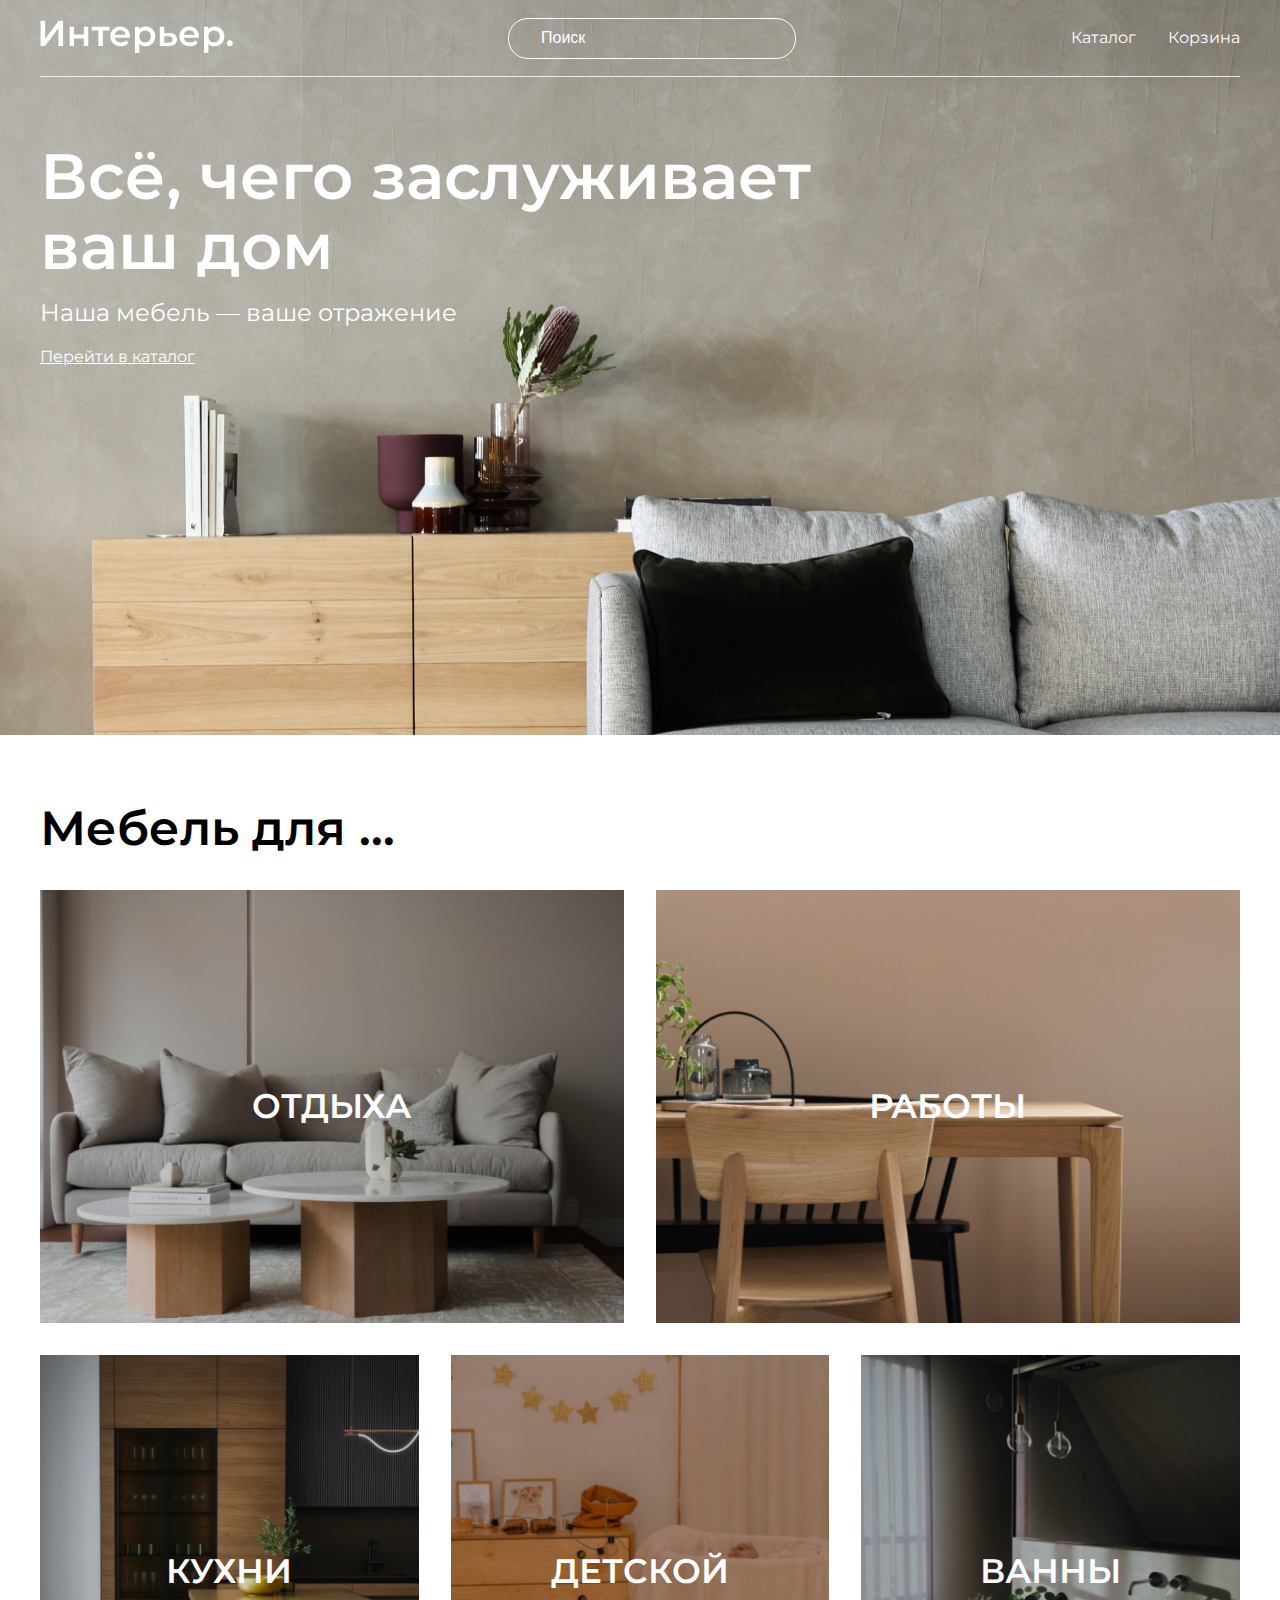
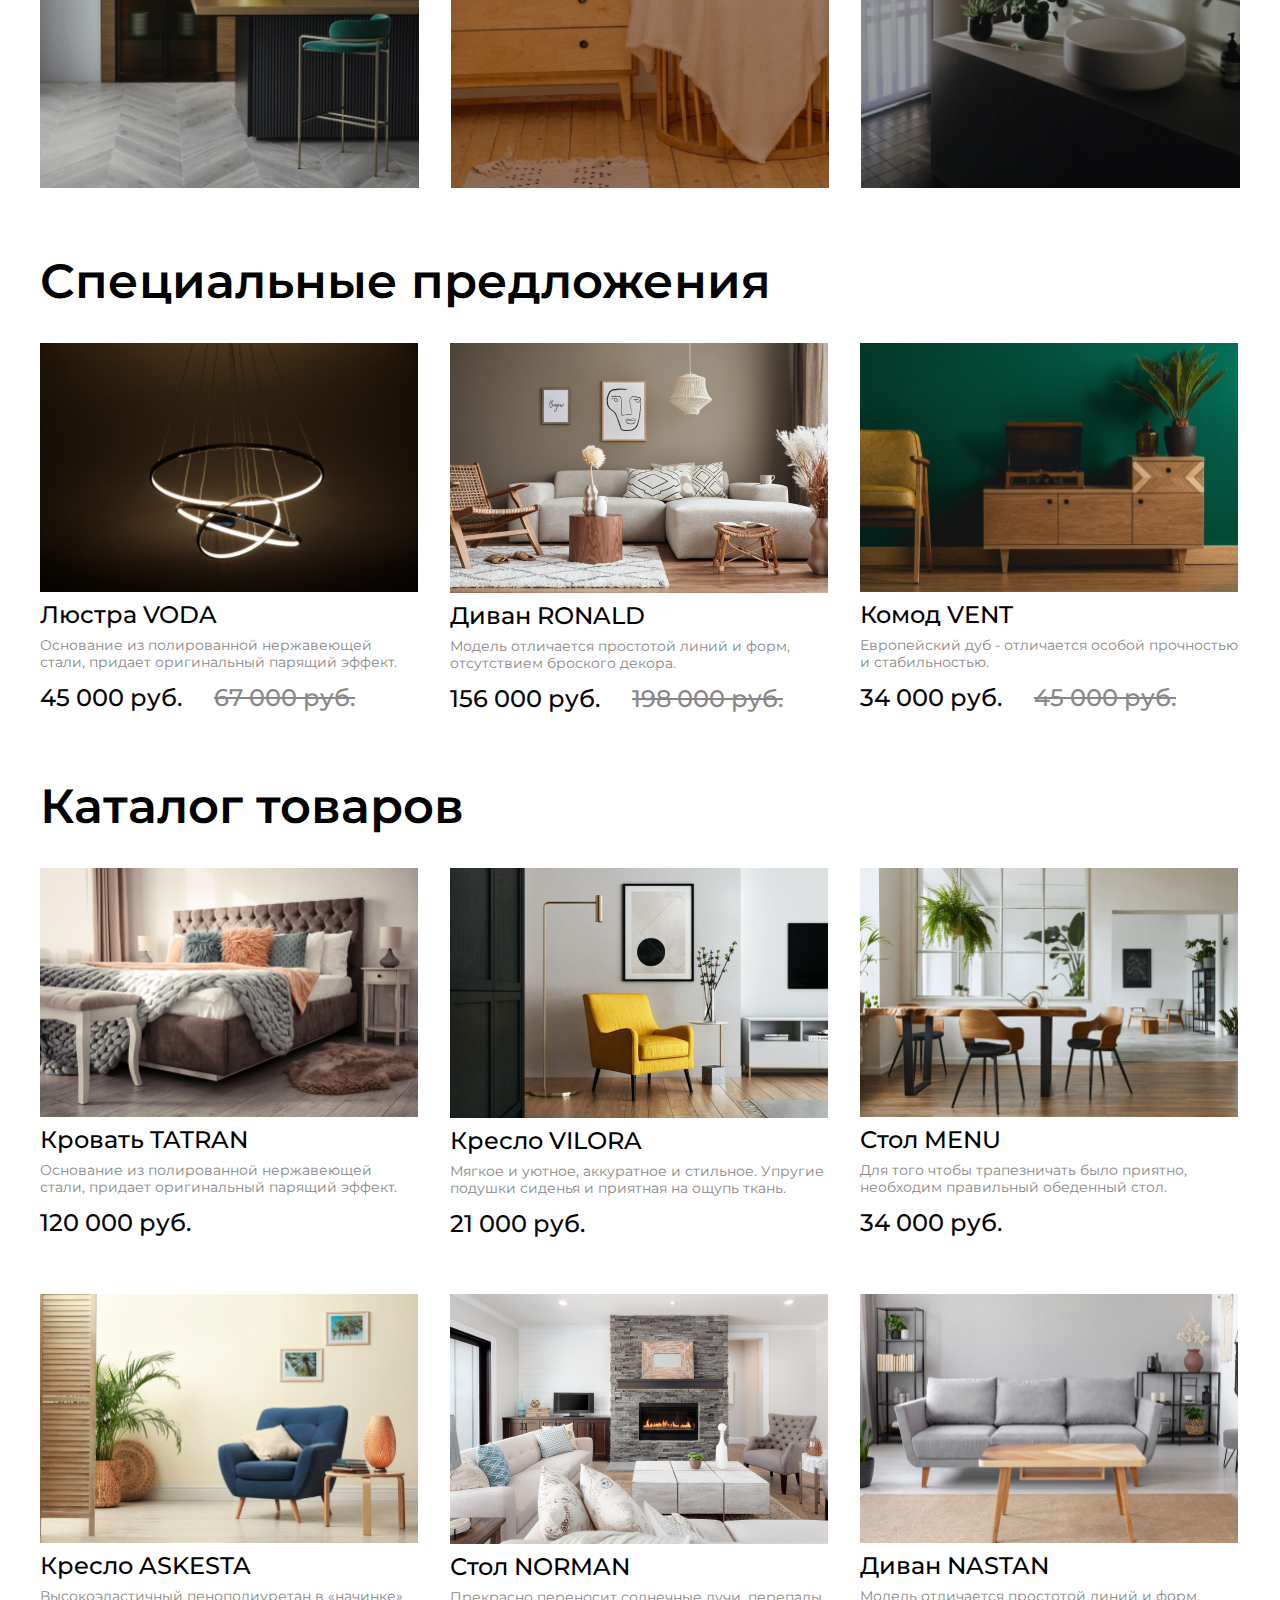
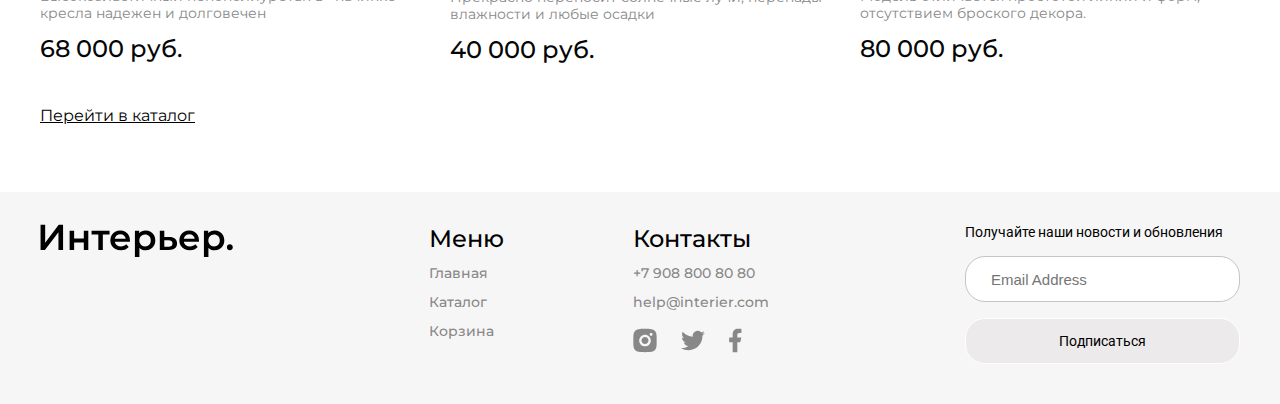
==== index.html @ 15ba9079 "first commit" ====
<!DOCTYPE html>
<html lang="en">

<head>
    <meta charset="UTF-8">
    <meta http-equiv="X-UA-Compatible" content="IE=edge">
    <meta name="viewport" content="width=device-width, initial-scale=1.0">
    <title>Document</title>
    <link rel="preconnect" href="https://fonts.googleapis.com">
    <link rel="preconnect" href="https://fonts.gstatic.com" crossorigin>
    <link href="https://fonts.googleapis.com/css2?family=Montserrat:wght@400;500;600&display=swap" rel="stylesheet">
    <link rel="preconnect" href="https://fonts.googleapis.com">
    <link rel="preconnect" href="https://fonts.gstatic.com" crossorigin>
    <link href="https://fonts.googleapis.com/css2?family=Montserrat:wght@400;500;600&family=Roboto&display=swap"
        rel="stylesheet">
    <link rel="stylesheet" href="style.css">
</head>

<body class="body">
    <div class="top center">
        <header class="header">
            <a class="logo" href="index.html"><img class="logo__img" src="img/logo.svg" alt="logotip"></a>
            <input class="header__input" type="text" placeholder="Поиск">
            <nav class="header__nav">
                <a class="header__link" href="catalog.html"> Каталог</a>
                <a class="header__link" href="cart.html"> Корзина</a>
            </nav>
            <div class="header__nav_mobile">
                <a href="#"><svg width="17" height="16" viewBox="0 0 17 16" fill="none"
                        xmlns="http://www.w3.org/2000/svg">
                        <path
                            d="M2.7515 1.99141C1.59282 3.14838 0.918906 4.70363 0.867092 6.34023C0.815278 7.97682 1.38946 9.57159 2.47264 10.7995C3.55581 12.0275 5.06645 12.7962 6.69672 12.9491C8.29727 13.0991 9.89485 12.6444 11.1757 11.6766L14.5069 15.0085L14.5069 15.0085C14.5897 15.0914 14.6881 15.1571 14.7963 15.2019C14.9046 15.2468 15.0206 15.2698 15.1377 15.2698C15.2549 15.2698 15.3709 15.2468 15.4791 15.2019C15.5873 15.1571 15.6857 15.0914 15.7685 15.0085C15.8514 14.9257 15.9171 14.8274 15.9619 14.7191C16.0068 14.6109 16.0298 14.4949 16.0298 14.3777C16.0298 14.2606 16.0068 14.1446 15.9619 14.0363C15.9171 13.9281 15.8514 13.8298 15.7685 13.7469L15.7685 13.7469L12.4368 10.416C13.4021 9.13496 13.8547 7.53846 13.7038 5.93943C13.5501 4.31054 12.7816 2.80139 11.5547 1.719C10.3277 0.636623 8.73451 0.0623154 7.09916 0.11292C5.46381 0.163525 3.90917 0.835233 2.7515 1.99141ZM2.7515 1.99141L2.82216 2.06217L2.7515 1.99141ZM10.5895 3.25366C11.0271 3.68416 11.3751 4.19703 11.6135 4.76269C11.8518 5.32835 11.9758 5.93561 11.9783 6.54944C11.9808 7.16327 11.8618 7.77152 11.628 8.3391C11.3943 8.90669 11.0505 9.42238 10.6164 9.85642C10.1824 10.2905 9.66668 10.6343 9.09909 10.868C8.53151 11.1018 7.92326 11.2208 7.30943 11.2183C6.6956 11.2158 6.08834 11.0918 5.52268 10.8535C4.95702 10.6151 4.44415 10.2671 4.01365 9.82954C3.15334 8.95509 2.67341 7.77613 2.6784 6.54944C2.6834 5.32275 3.17291 4.14773 4.04032 3.28033C4.90772 2.41292 6.08274 1.92341 7.30943 1.91841C8.53612 1.91342 9.71508 2.39335 10.5895 3.25366Z"
                            fill="white" stroke="white" stroke-width="0.2" />
                    </svg>
                </a>
                <a href="catalog.html"><svg width="20" height="21" viewBox="0 0 20 21" fill="none"
                        xmlns="http://www.w3.org/2000/svg">
                        <rect x="0.800537" y="0.900024" width="4.57143" height="4.57143" fill="white" />
                        <rect x="0.800537" y="8.21436" width="4.57143" height="4.57143" fill="white" />
                        <rect x="0.800537" y="15.5286" width="4.57143" height="4.57143" fill="white" />
                        <rect x="8.11401" y="8.21436" width="4.57143" height="4.57143" fill="white" />
                        <rect x="8.11401" y="15.5286" width="4.57143" height="4.57143" fill="white" />
                        <rect x="8.11401" y="0.900024" width="4.57143" height="4.57143" fill="white" />
                        <rect x="15.4285" y="8.21436" width="4.57143" height="4.57143" fill="white" />
                        <rect x="15.4285" y="15.5286" width="4.57143" height="4.57143" fill="white" />
                        <rect x="15.4285" y="0.900024" width="4.57143" height="4.57143" fill="white" />
                    </svg>
                </a>
                <a href="cart.html"><svg width="19" height="17" viewBox="0 0 19 17" fill="none"
                        xmlns="http://www.w3.org/2000/svg">
                        <path
                            d="M11.5834 16.8333C12.1359 16.8333 12.6658 16.6138 13.0566 16.2231C13.4473 15.8324 13.6667 15.3025 13.6667 14.75C13.6667 14.1974 13.4473 13.6675 13.0566 13.2768C12.6658 12.8861 12.1359 12.6666 11.5834 12.6666C11.0309 12.6666 10.501 12.8861 10.1103 13.2768C9.71957 13.6675 9.50008 14.1974 9.50008 14.75C9.50008 15.3025 9.71957 15.8324 10.1103 16.2231C10.501 16.6138 11.0309 16.8333 11.5834 16.8333ZM4.29174 16.8333C4.84428 16.8333 5.37418 16.6138 5.76488 16.2231C6.15558 15.8324 6.37508 15.3025 6.37508 14.75C6.37508 14.1974 6.15558 13.6675 5.76488 13.2768C5.37418 12.8861 4.84428 12.6666 4.29174 12.6666C3.73921 12.6666 3.20931 12.8861 2.81861 13.2768C2.4279 13.6675 2.20841 14.1974 2.20841 14.75C2.20841 15.3025 2.4279 15.8324 2.81861 16.2231C3.20931 16.6138 3.73921 16.8333 4.29174 16.8333ZM17.873 2.16975C18.133 2.16136 18.3796 2.05217 18.5606 1.86525C18.7416 1.67834 18.8428 1.42836 18.8428 1.16819C18.8428 0.908013 18.7416 0.658037 18.5606 0.471123C18.3796 0.28421 18.133 0.175013 17.873 0.166626H16.674C15.7345 0.166626 14.922 0.818709 14.7178 1.73538L13.4126 7.61246C13.2084 8.52912 12.3959 9.18121 11.4563 9.18121H3.63133L2.12924 3.17079H11.8636C12.1212 3.15904 12.3644 3.04844 12.5425 2.86199C12.7206 2.67555 12.82 2.42761 12.82 2.16975C12.82 1.91189 12.7206 1.66395 12.5425 1.47751C12.3644 1.29106 12.1212 1.18046 11.8636 1.16871H2.12924C1.82473 1.16862 1.5242 1.23796 1.25051 1.37145C0.976816 1.50495 0.737162 1.69909 0.549763 1.93911C0.362364 2.17913 0.232155 2.45872 0.169035 2.75662C0.105913 3.05452 0.111544 3.36289 0.185495 3.65829L1.68758 9.66662C1.79586 10.1002 2.046 10.485 2.39821 10.7601C2.75042 11.0351 3.18447 11.1844 3.63133 11.1843H11.4563C12.368 11.1845 13.2524 10.8736 13.9636 10.3032C14.6748 9.73275 15.1701 8.93681 15.3678 8.04683L16.674 2.16975H17.873Z"
                            fill="white" />
                    </svg>
                </a>
            </div>
        </header>
        <section class="top__content">
            <h1 class="top__title-index">Всё, чего заслуживает ваш дом</h1>
            <p class="top__text">
                Наша мебель — ваше отражение
            </p>
            <a href="catalog.html" class="top__link"> Перейти в каталог</a>
        </section>
    </div>
    <section class="for center">
        <h2 class="for__title">Мебель для ...</h2>
        <div class="for__content">
            <div class="for__item for__item_big for__item1">
                <a href="#" class="for__link">ОТДЫХА</a>
            </div>
            <div class="for__item for__item_big for__item2">
                <a href="#" class="for__link">РАБОТЫ</a>
            </div>
            <div class="for__item for__item3">
                <a href="#" class="for__link">КУХНИ</a>
            </div>
            <div class="for__item for__item4">
                <a href="#" class="for__link">ДЕТСКОЙ</a>
            </div>
            <div class="for__item for__item5">
                <a href="#" class="for__link">ВАННЫ</a>
            </div>
        </div>
    </section>
    <section class="product-box center">
        <h2 class="product-box__title">Специальные предложения</h2>
        <div class="product-content">
            <div class="product">
                <img class="product__img" src="img/lustra_voda.png" alt="lustra voda">
                <a class="product__title" href="#">Люстра VODA</a>
                <p class="product__text">Основание из полированной нержавеющей стали, придает оригинальный парящий
                    эффект.</p>
                <p class="product__price">45 000 руб.<span class="product__price_select">67 000 руб.</span></p>
            </div>
            <div class="product">
                <img class="product__img" src="img/divan_Ronald.png" alt="divan Ronald">
                <a class="product__title" href="#">Диван RONALD</a>
                <p class="product__text">Модель отличается простотой линий и форм, отсутствием броского декора.</p>
                <p class="product__price">156 000 руб.<span class="product__price_select">198 000 руб.</span></p>
            </div>
            <div class="product">
                <img class="product__img" src="img/Komod_vent.png" alt="Komod_vent">
                <a class="product__title" href="#">Комод VENT</a>
                <p class="product__text">Европейский дуб - отличается особой прочностью и стабильностью.</p>
                <p class="product__price">34 000 руб.<span class="product__price_select">45 000 руб.</span></p>
            </div>
        </div>
    </section>
    <section class="product-box center">
        <h2 class="product-box__title">Каталог товаров</h2>
        <div class="product-content">
            <div class="product">
                <img class="product__img" src="img/krovat_tatran.png" alt="krovat tatran">
                <a class="product__title" href="#">Кровать TATRAN</a>
                <p class="product__text">Основание из полированной нержавеющей стали, придает оригинальный парящий
                    эффект.</p>
                <p class="product__price">120 000 руб.</p>
            </div>
            <div class="product">
                <img class="product__img" src="img/kreslo_vilora.png" alt="kreslo vilora">
                <a class="product__title" href="#">Кресло VILORA</a>
                <p class="product__text">Мягкое и уютное, аккуратное и стильное. Упругие подушки сиденья и приятная на
                    ощупь ткань. </p>
                <p class="product__price">21 000 руб.</p>
            </div>
            <div class="product">
                <img class="product__img" src="img/stol_menu.png" alt="stol menu">
                <a class="product__title" href="#">Стол MENU</a>
                <p class="product__text">Для того чтобы трапезничать было приятно, необходим правильный обеденный стол.
                </p>
                <p class="product__price">34 000 руб.</p>
            </div>
            <div class="product">
                <img class="product__img" src="img/kreslo_askesta.png" alt="kreslo askesta">
                <a class="product__title" href="#">Кресло ASKESTA</a>
                <p class="product__text">Высокоэластичный пенополиуретан в «начинке» кресла надежен и долговечен</p>
                <p class="product__price">68 000 руб.</p>
            </div>
            <div class="product">
                <img class="product__img" src="img/stol_norman.png" alt="stol NORMAN">
                <a class="product__title" href="#">Стол NORMAN</a>
                <p class="product__text">Прекрасно переносит солнечные лучи, перепады влажности и любые осадки</p>
                <p class="product__price">40 000 руб.</p>
            </div>
            <div class="product">
                <img class="product__img" src="img/divan_nastan.png" alt="divan NASTAN">
                <a class="product__title" href="#">Диван NASTAN</a>
                <p class="product__text">Модель отличается простотой линий и форм, отсутствием броского декора. </p>
                <p class="product__price">80 000 руб.</p>
            </div>
        </div>
    </section>
    <a class="link__catalog center" href="catalog.html">Перейти в каталог</a>
    <footer class="footer center">
        <a class="footer__logo" href="#"><img src="img/interer_black.svg" alt="logotip"></a>
        <div class="footer__content">
            <nav class="footer__nav">
                <h4 class="footer__title">Меню</h4>
                <a class="footer__link" href="index.html"> Главная</a>
                <a class="footer__link" href="catalog.html"> Каталог</a>
                <a class="footer__link" href="cart.html"> Корзина</a>
            </nav>
            <div class="footer__contact">
                <h4 class="footer__title">Контакты</h4>
                <a class="footer__link" href="tel:+79088008080">+7 908 800 80 80</a>
                <a class="footer__link" href="mailto:help@interier.com">help@interier.com</a>
                <div class="footer__icon">
                    <a href="#"><svg class="footer__icon_activ" width="24" height="25" viewBox="0 0 24 25"
                            fill="#888888" xmlns="http://www.w3.org/2000/svg">
                            <path
                                d="M12 0.833984C15.1698 0.833984 15.5653 0.845651 16.809 0.903984C18.0515 0.962318 18.8973 1.15715 19.6417 1.44648C20.4117 1.74282 21.0603 2.14415 21.709 2.79165C22.3022 3.37486 22.7613 4.08034 23.0542 4.85898C23.3423 5.60215 23.5383 6.44915 23.5967 7.69165C23.6515 8.93532 23.6667 9.33082 23.6667 12.5007C23.6667 15.6705 23.655 16.066 23.5967 17.3097C23.5383 18.5522 23.3423 19.398 23.0542 20.1423C22.7621 20.9214 22.303 21.627 21.709 22.2097C21.1256 22.8027 20.4202 23.2617 19.6417 23.5548C18.8985 23.843 18.0515 24.039 16.809 24.0973C15.5653 24.1522 15.1698 24.1673 12 24.1673C8.83017 24.1673 8.43467 24.1557 7.191 24.0973C5.9485 24.039 5.10267 23.843 4.35834 23.5548C3.57938 23.2625 2.87378 22.8034 2.291 22.2097C1.69764 21.6265 1.23859 20.921 0.945836 20.1423C0.656503 19.3992 0.461669 18.5522 0.403336 17.3097C0.348502 16.066 0.333336 15.6705 0.333336 12.5007C0.333336 9.33082 0.345002 8.93532 0.403336 7.69165C0.461669 6.44798 0.656503 5.60332 0.945836 4.85898C1.23778 4.07986 1.69694 3.37419 2.291 2.79165C2.87395 2.19809 3.5795 1.739 4.35834 1.44648C5.10267 1.15715 5.94734 0.962318 7.191 0.903984C8.43467 0.849151 8.83017 0.833984 12 0.833984ZM12 6.66732C10.4529 6.66732 8.96918 7.2819 7.87521 8.37586C6.78125 9.46982 6.16667 10.9536 6.16667 12.5007C6.16667 14.0477 6.78125 15.5315 7.87521 16.6254C8.96918 17.7194 10.4529 18.334 12 18.334C13.5471 18.334 15.0308 17.7194 16.1248 16.6254C17.2188 15.5315 17.8333 14.0477 17.8333 12.5007C17.8333 10.9536 17.2188 9.46982 16.1248 8.37586C15.0308 7.2819 13.5471 6.66732 12 6.66732ZM19.5833 6.37565C19.5833 5.98888 19.4297 5.61794 19.1562 5.34445C18.8827 5.07096 18.5118 4.91732 18.125 4.91732C17.7382 4.91732 17.3673 5.07096 17.0938 5.34445C16.8203 5.61794 16.6667 5.98888 16.6667 6.37565C16.6667 6.76243 16.8203 7.13336 17.0938 7.40685C17.3673 7.68034 17.7382 7.83398 18.125 7.83398C18.5118 7.83398 18.8827 7.68034 19.1562 7.40685C19.4297 7.13336 19.5833 6.76243 19.5833 6.37565ZM12 9.00065C12.9283 9.00065 13.8185 9.3694 14.4749 10.0258C15.1313 10.6822 15.5 11.5724 15.5 12.5007C15.5 13.4289 15.1313 14.3191 14.4749 14.9755C13.8185 15.6319 12.9283 16.0007 12 16.0007C11.0717 16.0007 10.1815 15.6319 9.52513 14.9755C8.86875 14.3191 8.5 13.4289 8.5 12.5007C8.5 11.5724 8.86875 10.6822 9.52513 10.0258C10.1815 9.3694 11.0717 9.00065 12 9.00065Z" />
                        </svg>
                    </a>
                    <a href="#"><svg class="footer__icon_activ" width="24" height="21" viewBox="0 0 24 21"
                            fill="#888888" xmlns="http://www.w3.org/2000/svg">
                            <path
                                d="M23.8557 3.09919C22.965 3.49317 22.0205 3.75191 21.0533 3.86686C22.0727 3.2572 22.8357 2.29771 23.2 1.16719C22.2433 1.73652 21.1945 2.13552 20.1013 2.35136C19.3671 1.5657 18.3938 1.04465 17.3328 0.869207C16.2718 0.693765 15.1826 0.873764 14.2345 1.38122C13.2864 1.88868 12.5325 2.69516 12.09 3.67528C11.6475 4.65541 11.5412 5.75427 11.7877 6.80103C9.84763 6.70379 7.94973 6.19964 6.21718 5.3213C4.48462 4.44296 2.95616 3.21008 1.73101 1.70269C1.29735 2.44755 1.06946 3.29429 1.07067 4.15619C1.07067 5.84786 1.93167 7.34236 3.24067 8.21736C2.46602 8.19297 1.70841 7.98377 1.03101 7.60719V7.66786C1.03124 8.79451 1.42111 9.88641 2.1345 10.7584C2.84789 11.6304 3.8409 12.2289 4.94517 12.4524C4.22606 12.6472 3.47203 12.676 2.74017 12.5364C3.05152 13.5061 3.65835 14.3543 4.4757 14.962C5.29305 15.5697 6.27999 15.9066 7.29834 15.9255C6.28624 16.7204 5.12738 17.308 3.88804 17.6547C2.64869 18.0014 1.35316 18.1005 0.0755081 17.9462C2.30582 19.3805 4.90212 20.142 7.55384 20.1395C16.529 20.1395 21.4372 12.7044 21.4372 6.25619C21.4372 6.04619 21.4313 5.83386 21.422 5.62619C22.3773 4.93572 23.2019 4.08038 23.8568 3.10036L23.8557 3.09919Z" />
                        </svg>
                    </a>
                    <a href="#"><svg class="footer__icon_activ" width="13" height="25" viewBox="0 0 13 25"
                            fill="#888888" xmlns="http://www.w3.org/2000/svg">
                            <path
                                d="M8.33332 14.2218H11.25L12.4167 9.55518H8.33332V7.22184C8.33332 6.02018 8.33332 4.88851 10.6667 4.88851H12.4167V0.968509C12.0363 0.918343 10.6002 0.805176 9.08349 0.805176C5.91599 0.805176 3.66666 2.73834 3.66666 6.28851V9.55518H0.166656V14.2218H3.66666V24.1385H8.33332V14.2218Z" />
                        </svg>
                    </a>
                </div>
            </div>
        </div>
        <div class="footer__form-wrap">
            <form class="footer__form" action="#">
                <p class="footer__form-text">Получайте наши новости и обновления</p>
                <input class="footer__input" type="email" placeholder="Email Address">
                <button class="footer__button">Подписаться</button>
            </form>
        </div>
    </footer>
</body>

</html>
---- style.css ----
* {
  margin: 0;
  padding: 0;
}

a {
  text-decoration: none;
}

* {
  box-sizing: border-box;
}

.body {
  font-family: "Montserrat", sans-serif;
}

.center {
  padding-left: calc(50% - 600px);
  padding-right: calc(50% - 600px);
}

.header {
  height: 77px;
  display: flex;
  flex-wrap: wrap;
  justify-content: space-between;
  align-items: center;
  border-bottom: 0.5px solid rgba(255, 255, 255, 0.8);
}
.header__input {
  height: 41px;
  width: 288px;
  border: 1px solid #ffffff;
  border-radius: 20px;
  background-color: transparent;
  outline: none;
  font-style: normal;
  font-weight: 400;
  font-size: 16px;
  line-height: 20px;
  color: #ffffff;
  padding-left: 32px;
  padding-right: 32px;
}
.header__input::-moz-placeholder {
  color: #ffffff;
}
.header__input::placeholder {
  color: #ffffff;
}
.header__nav {
  display: flex;
  gap: 32px;
}
.header__nav_mobile {
  display: none;
}
.header__link {
  font-family: "Montserrat";
  font-style: normal;
  font-weight: 400;
  font-size: 16px;
  line-height: 20px;
  color: #ffffff;
  transition: all 0.5s;
}
.header__link:hover {
  text-decoration: underline;
}

.top {
  height: 735px;
  background-image: url(img/Rectangle\ 15.png);
  background-position: center;
  background-repeat: no-repeat;
  background-size: cover;
}
.top__title-index {
  font-family: "Montserrat";
  font-style: normal;
  font-weight: 600;
  font-size: 64px;
  line-height: 70px;
  color: #ffffff;
  margin-top: 64px;
  margin-bottom: 16px;
  max-width: 792px;
}
.top__text {
  font-style: normal;
  font-weight: 400;
  font-size: 24px;
  line-height: 32px;
  color: #ffffff;
  margin-bottom: 16px;
}
.top__link {
  font-style: normal;
  font-weight: 400;
  font-size: 16px;
  line-height: 24px;
  text-decoration-line: underline;
  color: #ffffff;
  transition: all 0.5s;
}
.top__link:hover {
  text-decoration: none;
  color: #888888;
}

.for {
  padding-top: 64px;
}
.for__title {
  font-style: normal;
  font-weight: 600;
  font-size: 48px;
  line-height: 59px;
  color: #000000;
}
.for__content {
  display: grid;
  gap: 32px;
  grid-template-columns: repeat(12, 1fr);
  margin-top: 32px;
}
.for__item {
  height: 433px;
  grid-column: span 4;
  display: flex;
  justify-content: center;
  align-items: center;
}
.for__item_big {
  grid-column: span 6;
}
.for__item1 {
  background-image: url(img/item1.jpg);
  background-size: cover;
  background-position: center;
  background-repeat: no-repeat;
}
.for__item2 {
  background-image: url(img/item2.jpg);
  background-size: cover;
  background-position: center;
  background-repeat: no-repeat;
}
.for__item3 {
  background-image: url(img/item3.jpg);
  background-size: cover;
  background-position: center;
  background-repeat: no-repeat;
}
.for__item4 {
  background-image: url(img/item4.jpg);
  background-size: cover;
  background-position: center;
  background-repeat: no-repeat;
}
.for__item5 {
  background-image: url(img/item5.jpg);
  background-size: cover;
  background-position: center;
  background-repeat: no-repeat;
}
.for__link {
  font-style: normal;
  font-weight: 600;
  font-size: 34px;
  line-height: 41px;
  color: #ffffff;
  transition: all 0.5s;
}
.for__link:hover {
  border-bottom: 2px solid currentColor;
}

.product-box {
  padding-top: 64px;
}
.product-box__title {
  font-family: "Montserrat";
  font-style: normal;
  font-weight: 600;
  font-size: 48px;
  line-height: 59px;
  color: #000000;
}

.product-content {
  margin-top: 32px;
  display: flex;
  -moz-column-gap: 32px;
       column-gap: 32px;
  row-gap: 56px;
  flex-wrap: wrap;
}

.product {
  display: flex;
  flex-direction: column;
  width: 378px;
}
.product__img {
  width: 100%;
}
.product__title {
  font-style: normal;
  font-weight: 500;
  font-size: 24px;
  line-height: 29px;
  color: #000000;
  margin-top: 8px;
  margin-bottom: 8px;
  transition: all 0.5s;
}
.product__title:hover {
  text-decoration: underline;
}
.product__text {
  font-style: normal;
  font-weight: 400;
  font-size: 14px;
  line-height: 17px;
  color: #888888;
  margin-bottom: 12px;
}
.product__price {
  font-family: "Montserrat";
  font-style: normal;
  font-weight: 500;
  font-size: 24px;
  line-height: 29px;
  color: #050505;
}
.product__price_select {
  font-style: normal;
  font-weight: 500;
  font-size: 24px;
  line-height: 29px;
  text-decoration-line: line-through;
  color: #888888;
  margin-left: 32px;
}

.link__catalog {
  display: block;
  font-style: normal;
  font-weight: 400;
  font-size: 16px;
  line-height: 24px;
  text-decoration-line: underline;
  color: #000000;
  margin-top: 40px;
  margin-bottom: 64px;
  transition: all 0.5s;
}
.link__catalog:hover {
  text-decoration: none;
  color: #888888;
}

/*footer*/
.footer {
  display: flex;
  flex-wrap: wrap;
  justify-content: space-between;
  background: #F7F6F6;
  padding-top: 32px;
  padding-bottom: 40px;
}
.footer__content {
  display: flex;
  flex-wrap: wrap;
  gap: 129px;
}
.footer__inform {
  display: flex;
  flex-wrap: wrap;
}
.footer__nav {
  display: flex;
  flex-direction: column;
  gap: 12px;
}
.footer__title {
  font-style: normal;
  font-weight: 500;
  font-size: 24px;
  line-height: 29px;
  color: #000000;
  /*margin-right: 129px;*/
}
.footer__link {
  font-style: normal;
  font-weight: 500;
  font-size: 14px;
  line-height: 17px;
  color: #888888;
  transition: all 0.5s;
}
.footer__link:hover {
  text-decoration: underline;
}
.footer__contact {
  display: flex;
  flex-direction: column;
  gap: 12px;
}
.footer__icon {
  display: flex;
  flex-wrap: wrap;
  align-items: center;
  justify-content: flex-start;
  gap: 24px;
  width: 137px;
  height: 39px;
}
.footer__icon_activ {
  transition: all 0.5s;
}
.footer__icon_activ:hover {
  fill: #000000;
}
.footer__form-wrap {
  display: flex;
  flex-direction: column;
  justify-content: center;
}
.footer__form {
  display: flex;
  flex-direction: column;
}
.footer__form-text {
  font-family: "Roboto", sans-serif;
  font-style: normal;
  font-weight: 400;
  font-size: 14px;
  line-height: 16px;
  color: #000000;
  margin-bottom: 16px;
}
.footer__input {
  width: 275px;
  height: 46px;
  background: #ffffff;
  border: 1px solid #C4C4C4;
  border-radius: 20px;
  font-weight: 400;
  font-size: 15px;
  line-height: 18px;
  color: #C4C4C4;
  padding-left: 25px;
  padding-right: 25px;
  margin-bottom: 16px;
}
.footer__button {
  background: rgba(222, 215, 215, 0.41);
  border: 1px solid #ffffff;
  box-sizing: border-box;
  border-radius: 20px;
  width: 275px;
  height: 46px;
  font-weight: 400;
  font-size: 14px;
  line-height: 17px;
  color: #000000;
  font-family: "Roboto", sans-serif;
  transition: all 0.5s;
}
.footer__button:hover {
  background: #000000;
  font-style: normal;
  font-weight: 500;
  color: #ffffff;
}

/*Style for catalog*/
.top__catalog {
  height: 400px;
  background-image: url(img/catalog_top.png);
  background-position: center;
  background-repeat: no-repeat;
  background-size: cover;
}
.top__title-catalog {
  font-style: normal;
  font-weight: 600;
  font-size: 64px;
  line-height: 70px;
  color: #ffffff;
  margin-top: 127px;
}

.product-content-catalog {
  display: flex;
  gap: 48px 32px;
  flex-wrap: wrap;
}

.link__more {
  display: block;
  font-style: normal;
  font-weight: 400;
  font-size: 16px;
  line-height: 24px;
  text-decoration-line: underline;
  color: #000000;
  margin-top: 32px;
  margin-bottom: 64px;
  transition: all 0.5s;
}
.link__more:hover {
  text-decoration: none;
  color: #888888;
}

.info-catalog {
  display: flex;
  justify-content: space-between;
  margin-top: 64px;
  margin-bottom: 32px;
}

.position {
  display: flex;
  font-style: normal;
  font-weight: 400;
  font-size: 16px;
  line-height: 32px;
  color: #000000;
  list-style-type: none;
}
.position__list:not(:last-child)::after {
  content: "/";
  padding-left: 8px;
  padding-right: 8px;
}
.position__link {
  color: #000000;
  transition: all 0.5s;
}
.position__link:hover {
  text-decoration: underline;
}

select {
  background-color: transparent;
  -webkit-appearance: none;
     -moz-appearance: none;
          appearance: none;
  border: none;
  width: 100%;
  font-family: inherit;
  font-size: inherit;
  cursor: inherit;
  line-height: inherit;
  outline: none;
}

select::-ms-expand {
  display: none;
}

.select {
  border: 1px solid #C4C4C4;
  border-radius: 20px;
  width: 288px;
  height: 41px;
  font-style: normal;
  font-weight: 400;
  font-size: 16px;
  line-height: 20px;
  color: #000000;
  padding-left: 14px;
  padding-right: 22px;
  display: flex;
  align-items: center;
  justify-content: space-between;
}

@keyframes anim-button {
  0% {
    animation-timing-function: ease-out;
    transform: scale(1);
    transform-origin: center center;
  }
  10% {
    animation-timing-function: ease-in;
    transform: scale(0.91);
  }
  17% {
    animation-timing-function: ease-out;
    transform: scale(0.98);
  }
  33% {
    animation-timing-function: ease-in;
    transform: scale(0.87);
  }
  45% {
    animation-timing-function: ease-out;
    transform: scale(1);
  }
}
.top-cart {
  height: 400px;
  background-image: url(img/cart_top.png);
  background-size: cover;
  background-position: center;
  background-repeat: no-repeat;
}
.top-cart__title {
  margin-top: 127px;
  font-family: "Montserrat";
  font-style: normal;
  font-weight: 600;
  font-size: 64px;
  line-height: 70px;
  color: #ffffff;
}

.cart__wrap {
  display: grid;
  grid-template-columns: repeat(12, 1fr);
  gap: 32px;
  margin-top: 64px;
}
.cart__content {
  grid-column: span 8;
}
.cart__name-box {
  display: flex;
  justify-content: space-between;
  padding-bottom: 14px;
  font-style: normal;
  font-weight: 400;
  font-size: 16px;
  line-height: 20px;
  color: #000000;
}

.cart-form {
  background: #F7F6F6;
  border-radius: 20px;
  height: 556px;
  grid-column: span 4;
  display: flex;
  flex-direction: column;
  align-items: center;
}
.cart-form__title {
  font-family: "Poppins", sans-serif;
  font-style: normal;
  font-weight: 600;
  font-size: 24px;
  line-height: 36px;
  margin-top: 35px;
}
.cart-form__input {
  font-family: "Montserrat", sans-serif;
  font-style: normal;
  font-weight: 400;
  font-size: 14px;
  line-height: 17px;
  padding-bottom: 3px;
  padding-top: 35px;
  margin-bottom: 9px;
  -webkit-appearance: none;
     -moz-appearance: none;
          appearance: none;
  border: none;
  border-bottom: 1px solid #CACDD8;
  width: 288px;
  background-color: inherit;
}
.cart-form__input::-moz-placeholder {
  color: #000000;
}
.cart-form__input::placeholder {
  color: #000000;
}
.cart-form__total {
  font-family: "Montserrat", sans-serif;
  font-style: normal;
  font-weight: 400;
  font-size: 24px;
  line-height: 29px;
  color: #000000;
  margin-top: 55px;
}
.cart-form__total_bold {
  font-weight: bold;
}
.cart-form__button {
  font-family: "Montserrat", sans-serif;
  font-style: normal;
  font-weight: 400;
  font-size: 16px;
  line-height: 20px;
  color: #000000;
  width: 290px;
  height: 41px;
  margin-top: 18px;
  border: 1px solid #000000;
  border-radius: 50px;
  background: inherit;
  transition: all 0.5s;
  animation: anim-button 4s ease-in 0s infinite normal forwards;
}
.cart-form__button:hover {
  color: #ffffff;
  background: #000000;
}

.cart-item {
  border-top: 0.5px solid #CACDD8;
  padding-top: 32px;
  padding-bottom: 32px;
  display: flex;
  justify-content: space-between;
  align-items: start;
}
.cart-item__left {
  display: flex;
  gap: 32px;
}
.cart-item__info {
  max-width: 276px;
  display: flex;
  flex-direction: column;
  gap: 14px;
}
.cart-item__title {
  font-style: normal;
  font-weight: 500;
  font-size: 24px;
  line-height: 29px;
  color: #000000;
}
.cart-item__text {
  font-style: normal;
  font-weight: 400;
  font-size: 14px;
  line-height: 17px;
  color: #888888;
}
.cart-item__price {
  font-style: normal;
  font-weight: 500;
  font-size: 16px;
  line-height: 20px;
  color: #050505;
}
.cart-item__link-box {
  display: flex;
  gap: 30px;
}
.cart-item__link {
  display: block;
  font-style: normal;
  font-weight: 400;
  font-size: 14px;
  line-height: 210%;
  /*text-decoration-line: underline;*/
  border-bottom: 1px solid currentColor;
  display: inline-block;
  line-height: 0.85;
  color: #000000;
  transition: all 0.5s;
}
.cart-item__link:hover {
  border-bottom: none;
  color: #888888;
}
.cart-item__input {
  font-family: "Poppins", sans-serif;
  -webkit-appearance: none;
     -moz-appearance: none;
          appearance: none;
  border: none;
  width: 71px;
  outline: none;
  height: 51px;
  background: #F7F6F6;
  border-radius: 6px;
  font-style: normal;
  font-weight: 600;
  font-size: 14px;
  line-height: 210%;
  color: #000000;
}

.cart-functions {
  margin-top: 18px;
  display: flex;
  gap: 10px;
}
.cart-functions__button {
  width: 200px;
  height: 37px;
  border: 1px solid #000000;
  border-radius: 50px;
  font-family: "Montserrat";
  font-style: normal;
  font-weight: 400;
  font-size: 14px;
  line-height: 17px;
  color: #020202;
  background: inherit;
  display: block;
  transition: all 0.5s;
}
.cart-functions__button:hover {
  color: #ffffff;
  background: #000000;
}

@media (max-width: 1024px) {
  .center {
    padding-left: calc(50% - 393px);
    padding-right: calc(50% - 393px);
  }
  .for__item {
    height: 242px;
  }
  .for__item__big {
    height: 268px;
  }
  .for__content {
    gap: 30px;
  }
  .product-content {
    -moz-column-gap: 29px;
         column-gap: 29px;
    row-gap: 39px;
  }
  .product-content__cart {
    gap: 30px 29px;
  }
  .footer__logo {
    display: none;
  }
  .footer__content {
    gap: 100px;
  }
  .product-content-catalog {
    gap: 30px 29px;
    justify-content: center;
  }
  .cart__wrap {
    grid-template-columns: repeat(8, 1fr);
    margin-top: 66px;
    row-gap: 64px;
  }
  .cart-functions {
    margin-top: 0px;
  }
}
@media (min-width: 768px) and (max-width: 833px) {
  .center {
    padding-left: 24px;
    padding-right: 24px;
  }
  .product {
    width: 345px;
  }
  /*.footer__title {
          margin-right: 100px;
      }*/
}
@media (min-width: 768px) and (max-width: 833px) and (max-width: 767px) {
  .center {
    padding-left: 16px;
    padding-right: 16px;
    width: 100%;
  }
  .header {
    padding-top: 50px;
    border: none;
  }
  .header__input {
    display: none;
  }
  .header__nav {
    display: none;
  }
  .header__nav_mobile {
    display: flex;
    align-items: center;
    gap: 32px;
  }
  .logo__img {
    width: 99px;
  }
  .top__title-index {
    font-size: 48px;
    line-height: 59px;
    text-align: center;
  }
  .top__text {
    font-size: 16px;
    line-height: 32px;
    text-align: center;
  }
  .top__link {
    display: flex;
    font-size: 14px;
    justify-content: center;
    align-items: center;
  }
  .for {
    grid-template-columns: repeat(4 1fr);
    gap: 16px;
    padding-top: 32px;
  }
  .for__title {
    font-size: 24px;
    line-height: 29px;
  }
  .for__item {
    grid-column: 1/-1;
    height: 375px;
  }
  .for__item_big {
    height: 244px;
  }
  .for__link {
    font-size: 28px;
    line-height: 34px;
  }
  .product-box {
    padding-top: 32px;
  }
  .product-box__title {
    font-size: 24px;
    line-height: 29px;
  }
  .product-content {
    gap: 32px;
    justify-content: center;
  }
  .product {
    width: 348px;
  }
  .product__title {
    font-size: 18px;
    line-height: 22px;
    margin-top: 9px;
    margin-bottom: 9px;
  }
  .product__text {
    margin-bottom: 8px;
  }
  .product__price {
    font-size: 18px;
    line-height: 22px;
  }
  .product__price_select {
    font-size: 18px;
    line-height: 22px;
  }
  .link__catalog {
    margin-top: 36px;
    margin-bottom: 32px;
  }
  .footer {
    justify-content: center;
    gap: 34px;
  }
  .footer__content {
    gap: 100px;
  }
  .footer__title {
    margin-right: 0px;
  }
  /*style for catalog*/
  .top__title-catalog {
    font-size: 48px;
    line-height: 59px;
    text-align: center;
    margin-top: 100px;
  }
  .product-content-catalog {
    gap: 32px;
  }
  .info-catalog {
    margin-top: 32px;
    flex-wrap: wrap;
    gap: 16px;
  }
  .position {
    font-size: 14px;
  }
  .select {
    font-size: 14px;
    line-height: 17px;
  }
  .link__more {
    margin-bottom: 32px;
  }
  /*style for cart*/
  .top-cart__title {
    font-size: 48px;
    line-height: 59px;
    text-align: center;
    margin-top: 100px;
  }
  .cart__wrap {
    grid-template-columns: repeat(4, 1fr);
    gap: 48px 16px;
    margin-top: 92px;
  }
  .cart__content {
    grid-column: span 4;
  }
  .cart__name-box {
    display: none;
  }
  .cart__product-box {
    padding-top: 48px;
  }
  .cart-item {
    padding-top: 18px;
    padding-bottom: 24px;
  }
  .cart-item__img {
    display: none;
  }
  .cart-item__info {
    gap: 0px;
  }
  .cart-item__title {
    font-size: 18px;
    line-height: 22px;
  }
  .cart-item__text {
    font-size: 12px;
    line-height: 15px;
    margin-top: 8px;
    margin-bottom: 15px;
  }
  .cart-item__price {
    font-size: 12px;
    line-height: 15px;
    margin-bottom: 15px;
  }
  .cart-functions__button {
    width: 163px;
    height: 37px;
    font-size: 12px;
    line-height: 15px;
  }
  .cart-functions__button:hover {
    font-size: 12px;
    line-height: 15px;
  }
}
@media (min-width: 1025px) and (max-width: 1247px) {
  .center {
    padding-left: 24px;
    padding-right: 24px;
  }
}
@media (max-width: 767px) {
  .center {
    padding-left: 16px;
    padding-right: 16px;
    width: 100%;
  }
  .header {
    padding-top: 50px;
    border: none;
  }
  .header__input {
    display: none;
  }
  .header__nav {
    display: none;
  }
  .header__nav_mobile {
    display: flex;
    align-items: center;
    gap: 32px;
  }
  .logo__img {
    width: 99px;
  }
  .top__title-index {
    font-size: 48px;
    line-height: 59px;
    text-align: center;
  }
  .top__text {
    font-size: 16px;
    line-height: 32px;
    text-align: center;
  }
  .top__link {
    display: flex;
    font-size: 14px;
    justify-content: center;
    align-items: center;
  }
  .for {
    grid-template-columns: repeat(4 1fr);
    gap: 16px;
    padding-top: 32px;
  }
  .for__title {
    font-size: 24px;
    line-height: 29px;
  }
  .for__item {
    grid-column: 1/-1;
    height: 375px;
  }
  .for__item_big {
    height: 244px;
  }
  .for__link {
    font-size: 28px;
    line-height: 34px;
  }
  .product-box {
    padding-top: 32px;
  }
  .product-box__title {
    font-size: 24px;
    line-height: 29px;
  }
  .product-content {
    gap: 32px;
    justify-content: center;
  }
  .product {
    width: 348px;
  }
  .product__title {
    font-size: 18px;
    line-height: 22px;
    margin-top: 9px;
    margin-bottom: 9px;
  }
  .product__text {
    margin-bottom: 8px;
  }
  .product__price {
    font-size: 18px;
    line-height: 22px;
  }
  .product__price_select {
    font-size: 18px;
    line-height: 22px;
  }
  .link__catalog {
    margin-top: 36px;
    margin-bottom: 32px;
  }
  .footer {
    justify-content: center;
    gap: 34px;
  }
  .footer__content {
    gap: 100px;
  }
  .footer__title {
    margin-right: 0px;
  }
  /*style for catalog*/
  .top__title-catalog {
    font-size: 48px;
    line-height: 59px;
    text-align: center;
    margin-top: 100px;
  }
  .product-content-catalog {
    gap: 32px;
  }
  .info-catalog {
    margin-top: 32px;
    flex-wrap: wrap;
    gap: 16px;
  }
  .position {
    font-size: 14px;
  }
  .select {
    font-size: 14px;
    line-height: 17px;
  }
  .link__more {
    margin-bottom: 32px;
  }
  /*style for cart*/
  .top-cart__title {
    font-size: 48px;
    line-height: 59px;
    text-align: center;
    margin-top: 100px;
  }
  .cart__wrap {
    grid-template-columns: repeat(4, 1fr);
    gap: 48px 16px;
    margin-top: 92px;
  }
  .cart__content {
    grid-column: span 4;
  }
  .cart__name-box {
    display: none;
  }
  .cart__product-box {
    padding-top: 48px;
  }
  .cart-item {
    padding-top: 18px;
    padding-bottom: 24px;
  }
  .cart-item__img {
    display: none;
  }
  .cart-item__info {
    gap: 0px;
  }
  .cart-item__title {
    font-size: 18px;
    line-height: 22px;
  }
  .cart-item__text {
    font-size: 12px;
    line-height: 15px;
    margin-top: 8px;
    margin-bottom: 15px;
  }
  .cart-item__price {
    font-size: 12px;
    line-height: 15px;
    margin-bottom: 15px;
  }
  .cart-functions__button {
    width: 163px;
    height: 37px;
    font-size: 12px;
    line-height: 15px;
  }
  .cart-functions__button:hover {
    font-size: 12px;
    line-height: 15px;
  }
}/*# sourceMappingURL=style.css.map */
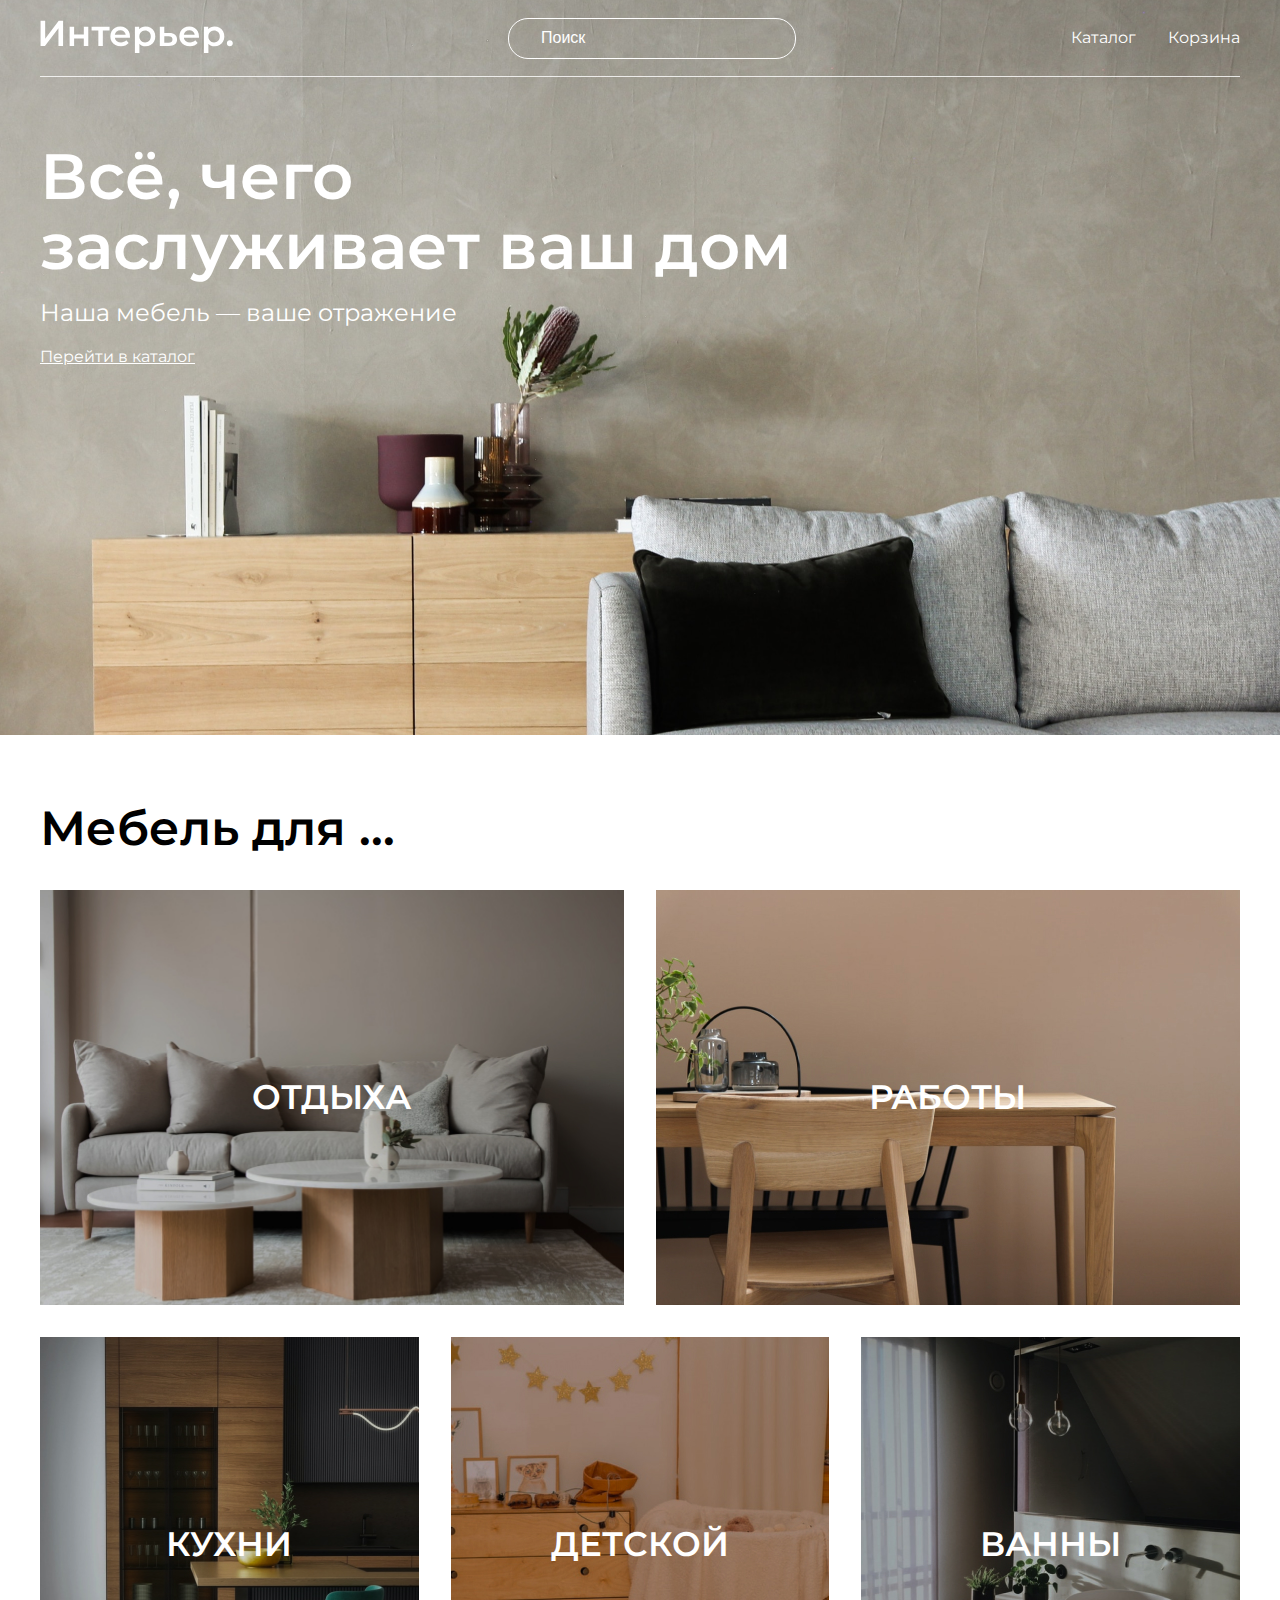
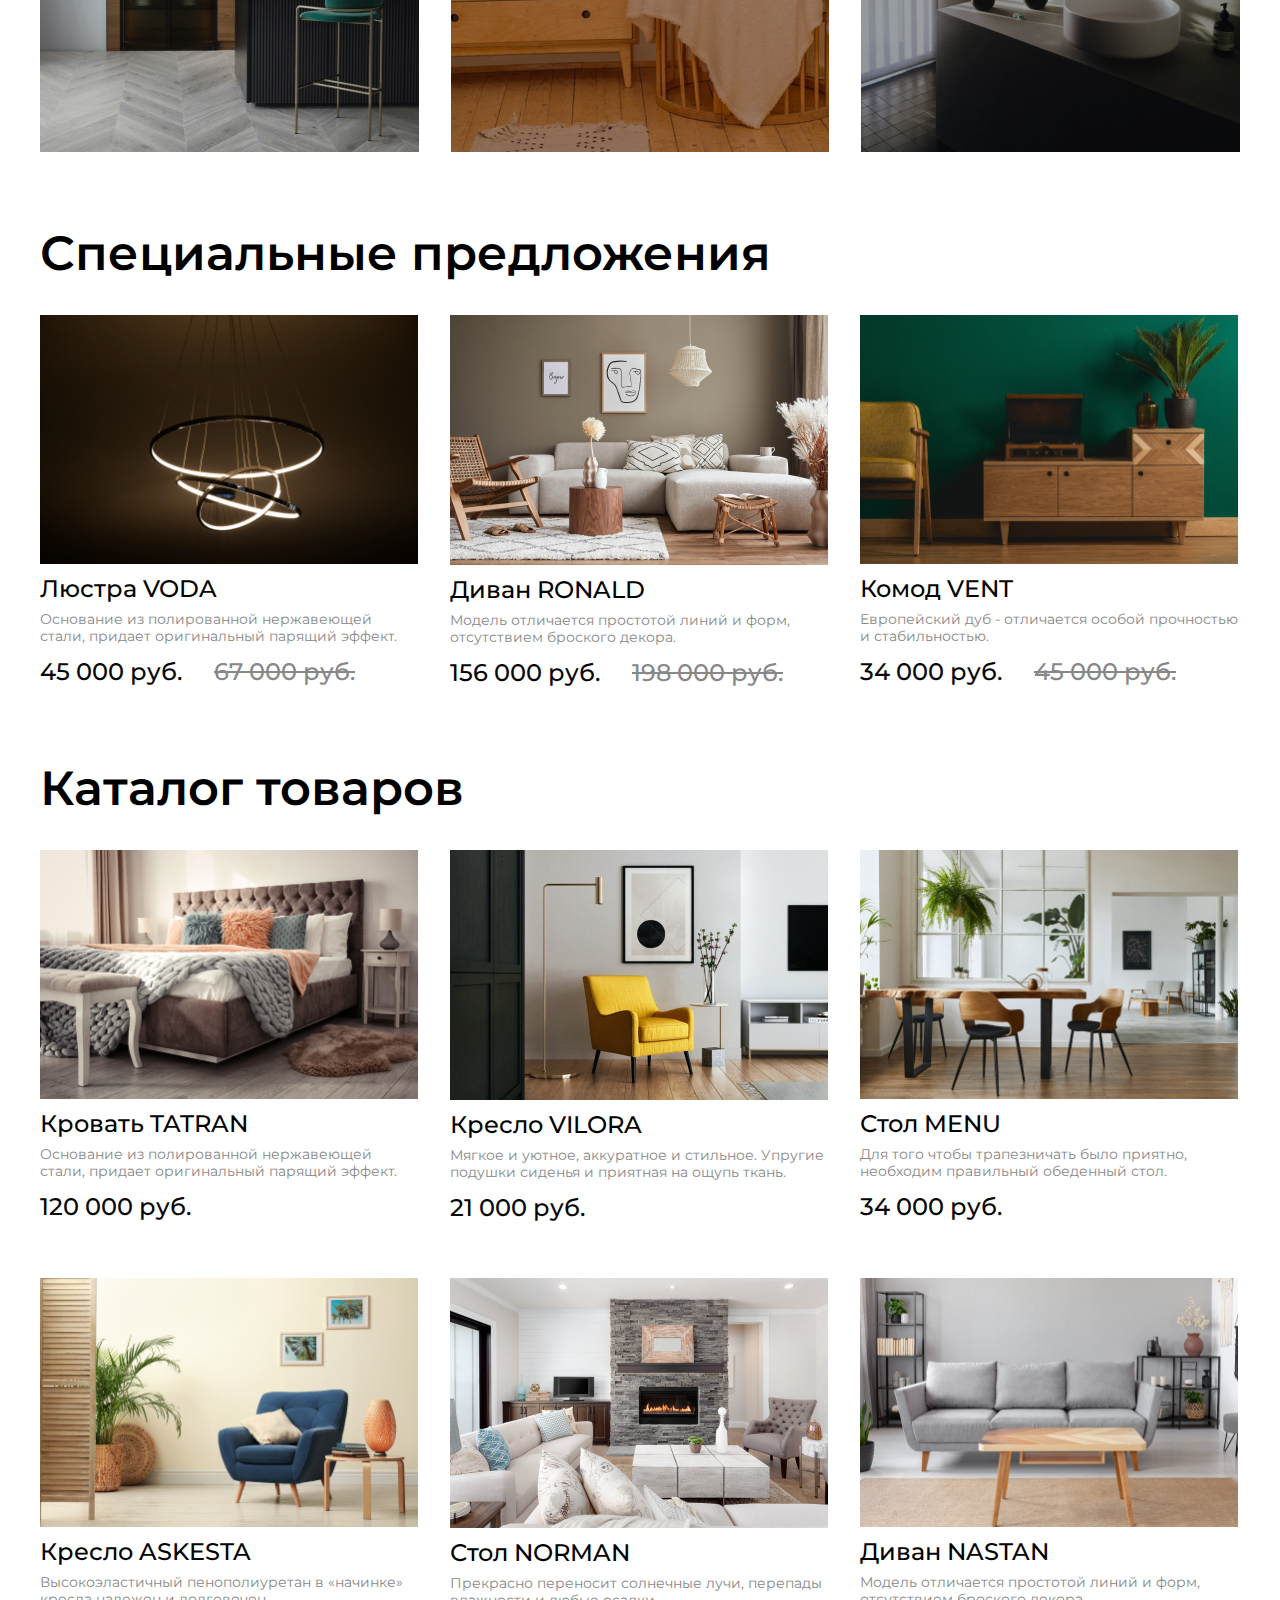
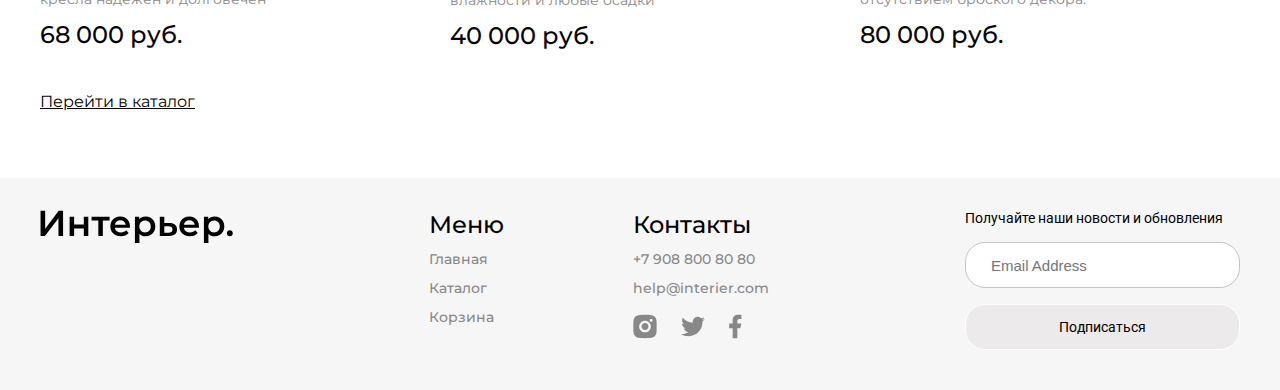
==== commit ee2ff921: "Correction after checking pixel perfect" ====
--- a/index.html
+++ b/index.html
@@ -56,7 +56,7 @@
             </div>
         </header>
         <section class="top__content">
-            <h1 class="top__title-index">Всё, чего заслуживает ваш дом</h1>
+            <h1 class="top__title-index">Всё, чего<br>заслуживает ваш дом</h1>
             <p class="top__text">
                 Наша мебель — ваше отражение
             </p>
--- a/style.css
+++ b/style.css
@@ -126,7 +126,7 @@
   margin-top: 32px;
 }
 .for__item {
-  height: 433px;
+  height: 415px;
   grid-column: span 4;
   display: flex;
   justify-content: center;
@@ -178,7 +178,7 @@
 }
 
 .product-box {
-  padding-top: 64px;
+  padding-top: 72px;
 }
 .product-box__title {
   font-family: "Montserrat";
@@ -212,7 +212,7 @@
   font-size: 24px;
   line-height: 29px;
   color: #000000;
-  margin-top: 8px;
+  margin-top: 10px;
   margin-bottom: 8px;
   transition: all 0.5s;
 }
@@ -723,13 +723,13 @@
     padding-right: calc(50% - 393px);
   }
   .for__item {
-    height: 242px;
-  }
-  .for__item__big {
     height: 268px;
   }
   .for__content {
     gap: 30px;
+  }
+  .product-box {
+    padding-top: 64px;
   }
   .product-content {
     -moz-column-gap: 29px;
@@ -743,7 +743,7 @@
     display: none;
   }
   .footer__content {
-    gap: 100px;
+    gap: 130px;
   }
   .product-content-catalog {
     gap: 30px 29px;
@@ -753,6 +753,12 @@
     grid-template-columns: repeat(8, 1fr);
     margin-top: 66px;
     row-gap: 64px;
+  }
+  .cart-item {
+    padding-top: 25px;
+  }
+  .cart-item__link-box {
+    margin-top: 10px;
   }
   .cart-functions {
     margin-top: 0px;
@@ -991,6 +997,7 @@
     font-size: 48px;
     line-height: 59px;
     text-align: center;
+    margin-top: 46px;
   }
   .top__text {
     font-size: 16px;
@@ -1005,8 +1012,10 @@
   }
   .for {
     grid-template-columns: repeat(4 1fr);
+    padding-top: 32px;
+  }
+  .for__content {
     gap: 16px;
-    padding-top: 32px;
   }
   .for__title {
     font-size: 24px;
@@ -1024,7 +1033,7 @@
     line-height: 34px;
   }
   .product-box {
-    padding-top: 32px;
+    padding-top: 36px;
   }
   .product-box__title {
     font-size: 24px;
